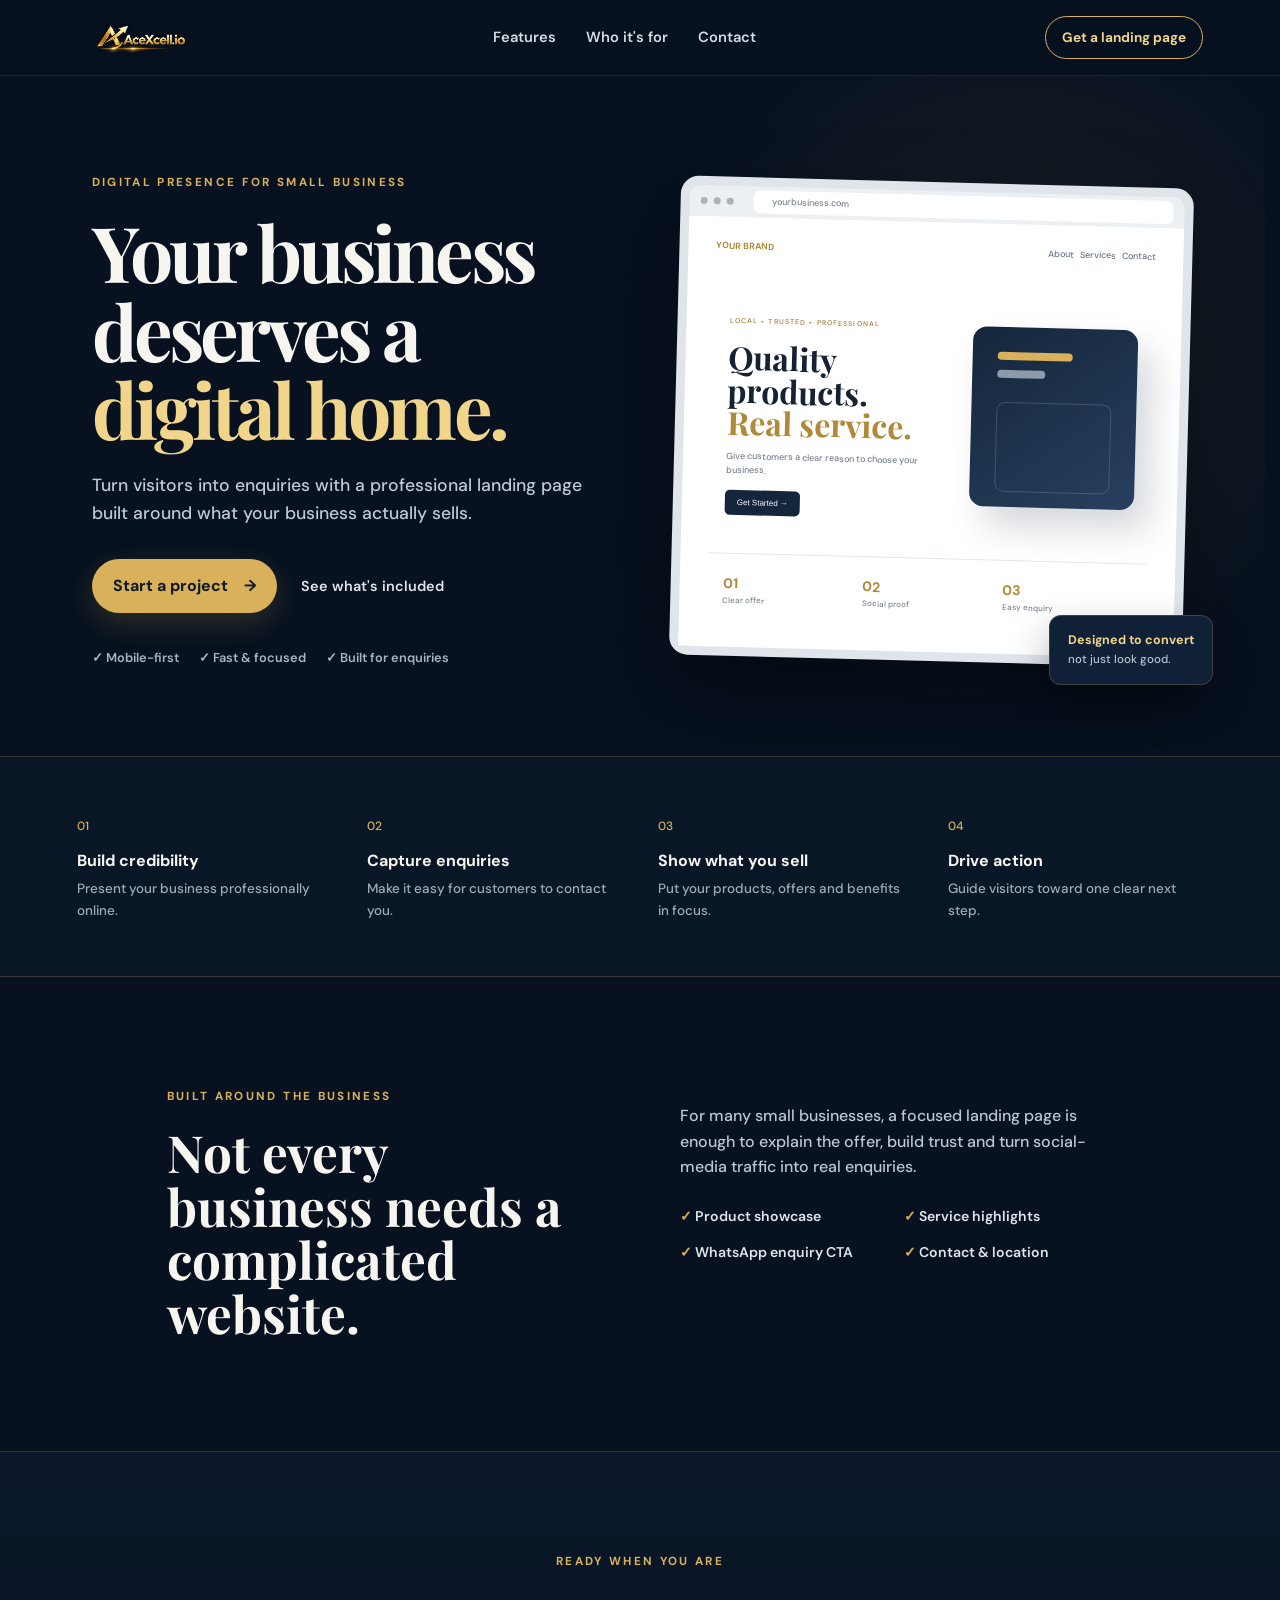
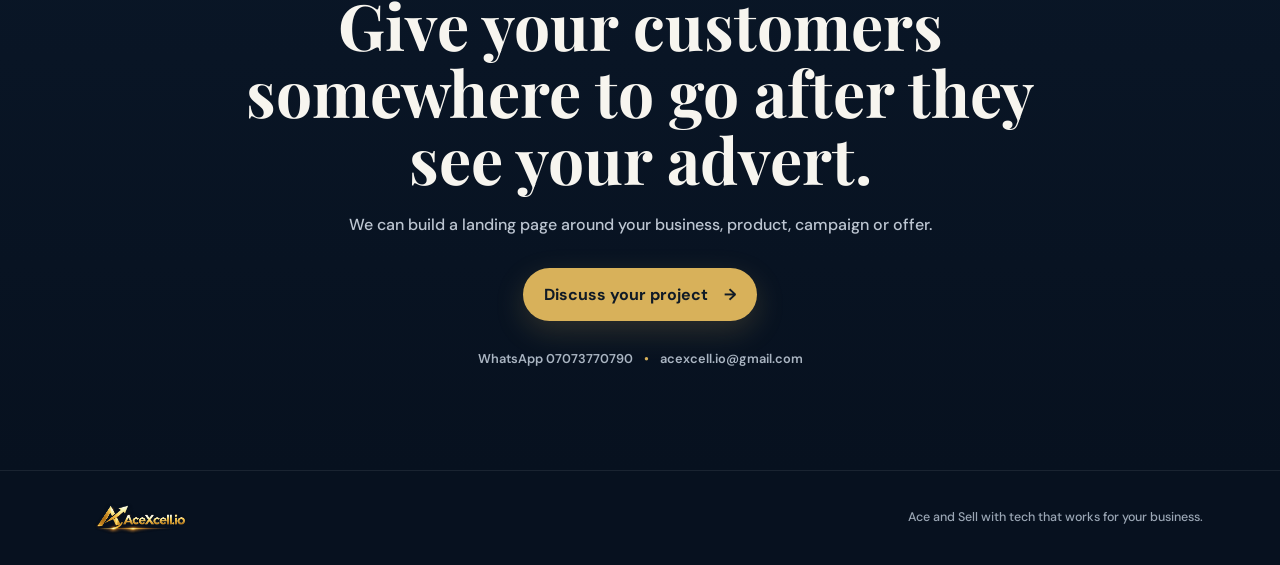
==== index.html @ daa8041c "Initial AceXcell landing page" ====
<!doctype html>
<html lang="en">
<head>
  <meta charset="utf-8">
  <meta name="viewport" content="width=device-width, initial-scale=1">
  <meta name="description" content="A premium landing page prototype for small businesses by AceXcell.io.">
  <title>Grow Your Business Online | AceXcell.io</title>
  <link rel="preconnect" href="https://fonts.googleapis.com">
  <link rel="preconnect" href="https://fonts.gstatic.com" crossorigin>
  <link href="https://fonts.googleapis.com/css2?family=DM+Sans:wght@400;500;600;700&family=Playfair+Display:wght@600;700&display=swap" rel="stylesheet">
  <link rel="stylesheet" href="style.css">
</head>
<body>
  <header class="nav">
    <a class="brand" href="#top" aria-label="AceXcell home"><img src="logo.png" alt="AceXcell.io logo"></a>
    <nav>
      <a href="#features">Features</a>
      <a href="#who">Who it's for</a>
      <a href="#contact">Contact</a>
    </nav>
    <a class="nav-cta" href="https://wa.me/2347073770790?text=Hello%20AceXcell.io%2C%20I'd%20like%20a%20landing%20page%20for%20my%20business.">Get a landing page</a>
  </header>

  <main id="top">
    <section class="hero">
      <div class="hero-copy">
        <div class="eyebrow">DIGITAL PRESENCE FOR SMALL BUSINESS</div>
        <h1>Your business deserves a <em>digital home.</em></h1>
        <p class="lead">Turn visitors into enquiries with a professional landing page built around what your business actually sells.</p>
        <div class="actions">
          <a class="btn btn-gold" href="https://wa.me/2347073770790?text=Hello%20AceXcell.io%2C%20I%20want%20to%20discuss%20a%20landing%20page.">Start a project <span>→</span></a>
          <a class="text-link" href="#features">See what's included</a>
        </div>
        <div class="trust-row"><span>✓ Mobile-first</span><span>✓ Fast & focused</span><span>✓ Built for enquiries</span></div>
      </div>
      <div class="hero-visual">
        <div class="browser">
          <div class="browser-top"><span></span><span></span><span></span><div class="address">yourbusiness.com</div></div>
          <div class="mock-page">
            <div class="mock-nav"><strong>YOUR BRAND</strong><span>About&nbsp;&nbsp; Services&nbsp;&nbsp; Contact</span></div>
            <div class="mock-hero">
              <div><small>LOCAL • TRUSTED • PROFESSIONAL</small><h2>Quality products.<br><i>Real service.</i></h2><p>Give customers a clear reason to choose your business.</p><button>Get Started →</button></div>
              <div class="mock-card"><div class="card-line"></div><div class="card-line short"></div><div class="card-box"></div></div>
            </div>
            <div class="mock-stats"><div><b>01</b><span>Clear offer</span></div><div><b>02</b><span>Social proof</span></div><div><b>03</b><span>Easy enquiry</span></div></div>
          </div>
        </div>
        <div class="float-badge"><strong>Designed to convert</strong><span>not just look good.</span></div>
      </div>
    </section>

    <section class="strip" id="features">
      <div><span>01</span><h3>Build credibility</h3><p>Present your business professionally online.</p></div>
      <div><span>02</span><h3>Capture enquiries</h3><p>Make it easy for customers to contact you.</p></div>
      <div><span>03</span><h3>Show what you sell</h3><p>Put your products, offers and benefits in focus.</p></div>
      <div><span>04</span><h3>Drive action</h3><p>Guide visitors toward one clear next step.</p></div>
    </section>

    <section class="split" id="who">
      <div>
        <div class="eyebrow">BUILT AROUND THE BUSINESS</div>
        <h2>Not every business needs a complicated website.</h2>
      </div>
      <div>
        <p>For many small businesses, a focused landing page is enough to explain the offer, build trust and turn social-media traffic into real enquiries.</p>
        <div class="checklist"><span>✓ Product showcase</span><span>✓ Service highlights</span><span>✓ WhatsApp enquiry CTA</span><span>✓ Contact & location</span></div>
      </div>
    </section>

    <section class="demo" id="contact">
      <div class="demo-inner">
        <div class="eyebrow">READY WHEN YOU ARE</div>
        <h2>Give your customers somewhere to go after they see your advert.</h2>
        <p>We can build a landing page around your business, product, campaign or offer.</p>
        <a class="btn btn-gold" href="https://wa.me/2347073770790?text=Hello%20AceXcell.io%2C%20I'd%20like%20a%20landing%20page%20for%20my%20business.">Discuss your project <span>→</span></a>
        <div class="contact-line">WhatsApp 07073770790 <i>•</i> acexcell.io@gmail.com</div>
      </div>
    </section>
  </main>

  <footer><div class="brand"><img src="logo.png" alt="AceXcell.io logo"></div><p>Ace and Sell with tech that works for your business.</p></footer>
  <script src="script.js"></script>
</body>
</html>
---- style.css ----
:root{--navy:#07111f;--navy2:#0b192b;--gold:#d8b15a;--gold2:#f0d58a;--white:#f7f5ef;--muted:#aeb8c6;--line:rgba(216,177,90,.22)}
*{box-sizing:border-box}html{scroll-behavior:smooth}body{margin:0;background:var(--navy);color:var(--white);font-family:'DM Sans',sans-serif;line-height:1.6;font-weight:500}a{color:inherit;text-decoration:none}.nav{height:76px;display:flex;align-items:center;justify-content:space-between;padding:0 6vw;border-bottom:1px solid rgba(255,255,255,.08);position:sticky;top:0;z-index:10;background:rgba(7,17,31,.9);backdrop-filter:blur(16px)}.brand{display:inline-flex;align-items:center;line-height:0}.brand img{display:block;width:126px;height:auto;max-height:34px;object-fit:contain}nav{display:flex;gap:30px;color:#d4dbe5;font-size:.92rem;font-weight:600}nav a:hover{color:var(--gold2)}.nav-cta{border:1px solid var(--gold);padding:10px 16px;border-radius:999px;font-size:.85rem;color:var(--gold2);font-weight:700}.hero{max-width:1250px;margin:auto;padding:90px 6vw 80px;display:grid;grid-template-columns:1fr 1fr;gap:70px;align-items:center;min-height:680px;background:radial-gradient(circle at 80% 40%,rgba(216,177,90,.09),transparent 34%)}.eyebrow{font-size:.73rem;letter-spacing:.2em;color:var(--gold);font-weight:700;margin-bottom:20px}.hero h1{font-family:'Playfair Display',serif;font-size:clamp(3rem,6vw,5.6rem);line-height:1.02;letter-spacing:-.05em;margin:0 0 24px}.hero h1 em{color:var(--gold2);font-style:normal}.lead{color:#c0c8d3;font-size:1.1rem;max-width:580px;font-weight:500}.actions{display:flex;align-items:center;gap:24px;margin-top:32px}.btn{display:inline-flex;align-items:center;gap:16px;padding:14px 21px;border-radius:999px;font-weight:700}.btn-gold{background:var(--gold);color:#101a26;box-shadow:0 10px 30px rgba(216,177,90,.18)}.btn-gold:hover{background:var(--gold2);transform:translateY(-1px)}.text-link{color:#e0e5eb;font-size:.9rem;font-weight:600}.trust-row{display:flex;gap:20px;margin-top:35px;color:#a9b4c2;font-size:.8rem;font-weight:600}.hero-visual{position:relative}.browser{background:#dfe5eb;border-radius:18px;padding:9px;box-shadow:0 35px 80px rgba(0,0,0,.42);transform:rotate(1.5deg)}.browser-top{height:31px;background:#edf0f3;border-radius:12px 12px 0 0;display:flex;align-items:center;gap:6px;padding:0 11px}.browser-top>span{width:7px;height:7px;border-radius:50%;background:#aab2bc}.address{margin-left:14px;background:white;border-radius:7px;color:#77818e;font-size:9px;padding:4px 18px;flex:1}.mock-page{background:#fff;color:#152233;min-height:420px;padding:22px 28px}.mock-nav{display:flex;justify-content:space-between;font-size:9px;color:#697585}.mock-nav strong{color:#b08a39}.mock-hero{display:grid;grid-template-columns:1.15fr .85fr;gap:20px;align-items:center;padding:52px 15px 38px}.mock-hero small{font-size:7px;letter-spacing:.16em;color:#a37b2f}.mock-hero h2{font-family:'Playfair Display',serif;font-size:32px;line-height:1.02;margin:10px 0}.mock-hero h2 i{color:#b08a39;font-style:normal}.mock-hero p{font-size:9px;color:#77818d;max-width:230px}.mock-hero button{border:0;background:#14263b;color:#fff;border-radius:5px;padding:8px 12px;font-size:8px}.mock-card{height:180px;background:linear-gradient(145deg,#14263b,#27405e);border-radius:14px;padding:25px;box-shadow:15px 20px 35px rgba(20,38,59,.18)}.card-line{height:8px;width:65%;background:#d8b15a;border-radius:5px;margin-bottom:10px}.card-line.short{width:42%;background:#8d9aaa}.card-box{height:90px;margin-top:24px;border:1px solid rgba(255,255,255,.16);border-radius:9px}.mock-stats{display:grid;grid-template-columns:repeat(3,1fr);gap:10px;border-top:1px solid #e3e7eb;padding:18px 15px}.mock-stats div{display:flex;flex-direction:column}.mock-stats b{color:#b08a39;font-size:14px}.mock-stats span{font-size:8px;color:#7a8490}.float-badge{position:absolute;right:-25px;bottom:-25px;background:#102137;border:1px solid var(--line);padding:15px 18px;border-radius:12px;box-shadow:0 18px 40px rgba(0,0,0,.3);display:flex;flex-direction:column}.float-badge strong{color:var(--gold2);font-size:.78rem}.float-badge span{font-size:.72rem;color:#b8c1cd}.strip{border-top:1px solid var(--line);border-bottom:1px solid var(--line);display:grid;grid-template-columns:repeat(4,1fr);padding:55px 6vw;gap:35px;background:#091626}.strip span{color:var(--gold);font-size:.75rem}.strip h3{margin:10px 0 5px;font-size:1rem}.strip p{color:#9eabb9;font-size:.84rem;margin:0;font-weight:500}.split{max-width:1100px;margin:auto;padding:110px 6vw;display:grid;grid-template-columns:1fr 1fr;gap:80px}.split h2,.demo h2{font-family:'Playfair Display',serif;font-size:clamp(2.2rem,4vw,3.6rem);line-height:1.05;margin:0}.split p{color:#bdc6d2;font-size:1rem;font-weight:500}.checklist{display:grid;grid-template-columns:1fr 1fr;gap:14px;margin-top:25px;color:#e0e5eb;font-size:.88rem;font-weight:600}.checklist span::first-letter{color:var(--gold)}.demo{padding:100px 6vw;background:linear-gradient(180deg,#0a1728,#07111f);border-top:1px solid var(--line)}.demo-inner{max-width:850px;text-align:center;margin:auto}.demo h2{font-size:clamp(2.4rem,5vw,4.2rem)}.demo p{color:#bdc6d2;max-width:620px;margin:20px auto 30px;font-weight:500}.contact-line{margin-top:28px;color:#aab5c2;font-size:.8rem;font-weight:600}.contact-line i{color:var(--gold);font-style:normal;margin:0 8px}footer{border-top:1px solid rgba(255,255,255,.08);padding:30px 6vw;display:flex;justify-content:space-between;align-items:center;color:#9aa6b4;font-size:.78rem;font-weight:500}footer p{margin:0}@media(max-width:850px){.nav{padding:0 5vw}.nav nav{display:none}.nav-cta{padding:8px 12px}.hero{grid-template-columns:1fr;padding-top:65px;gap:50px}.hero h1{font-size:3.25rem}.hero-visual{max-width:620px;margin:auto}.strip{grid-template-columns:1fr 1fr}.split{grid-template-columns:1fr;gap:25px;padding:75px 6vw}}@media(max-width:520px){.hero{padding-left:5vw;padding-right:5vw}.trust-row{flex-direction:column;gap:6px}.actions{flex-wrap:wrap}.browser{transform:none}.mock-page{padding:18px 15px}.mock-hero{padding:35px 5px}.mock-hero h2{font-size:24px}.mock-card{height:150px}.float-badge{right:8px}.strip{grid-template-columns:1fr;padding:45px 6vw}.checklist{grid-template-columns:1fr}footer{display:block}footer p{margin-top:0}}
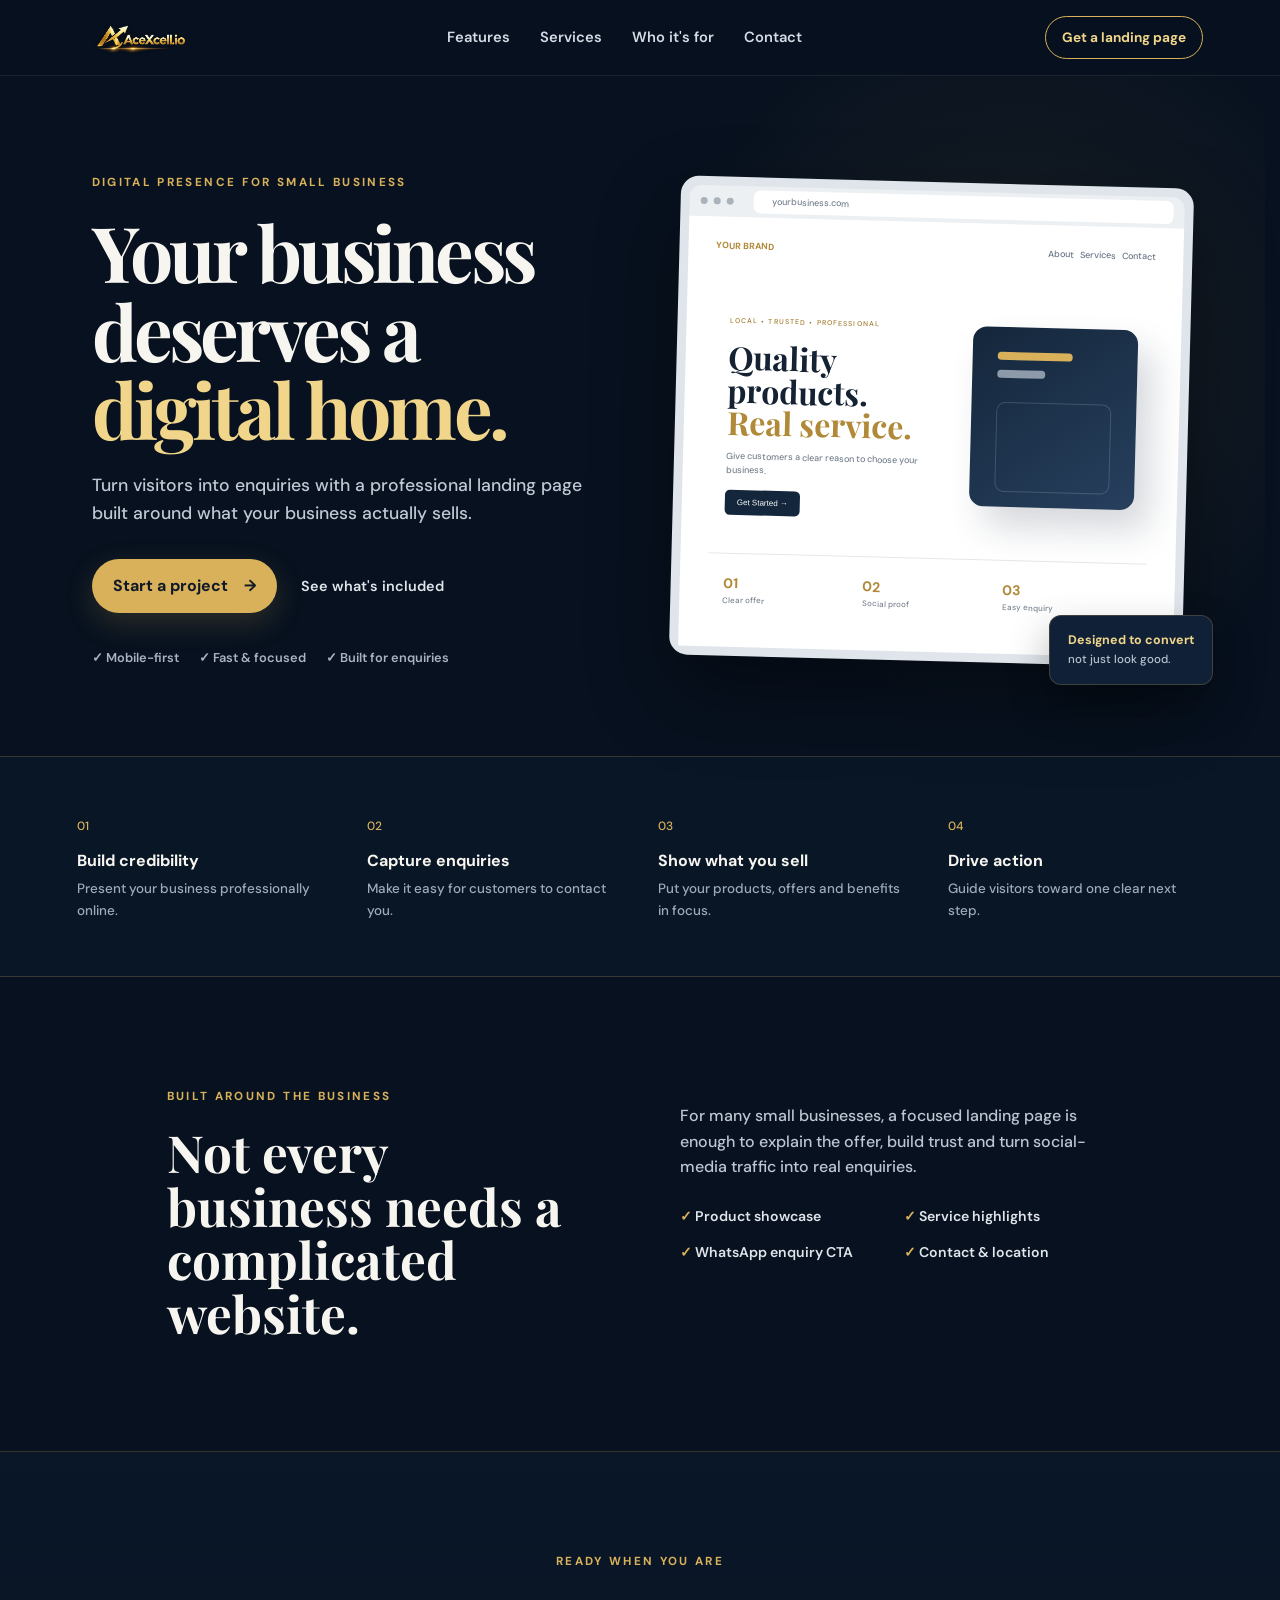
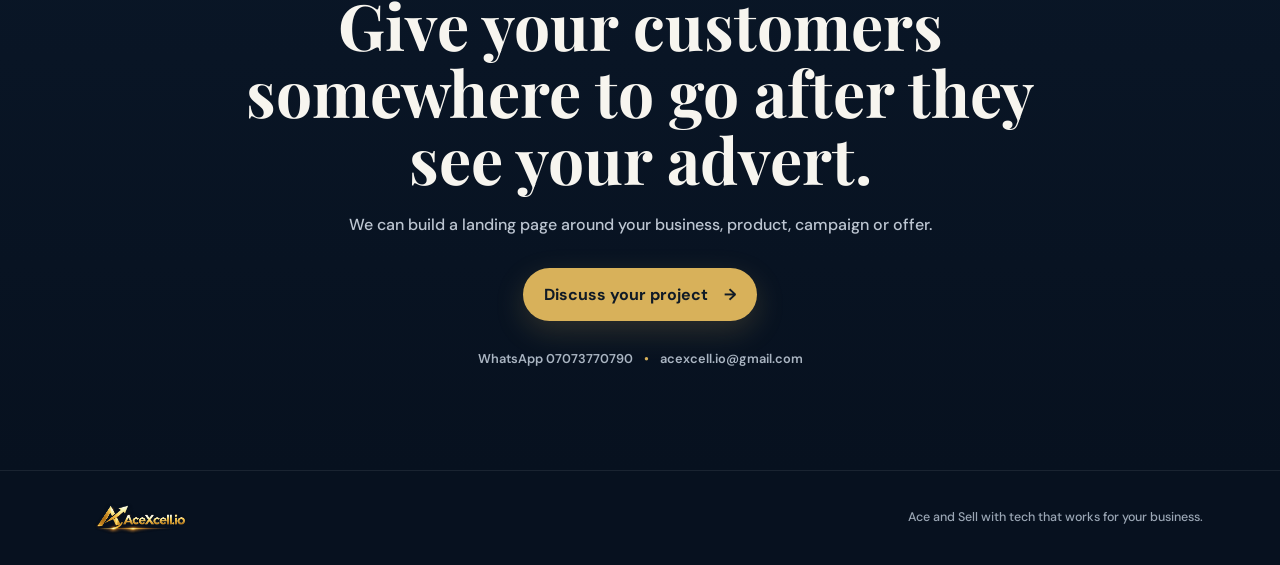
==== commit d556d02b: "Add AceXcell services page" ====
--- a/index.html
+++ b/index.html
@@ -15,6 +15,7 @@
     <a class="brand" href="#top" aria-label="AceXcell home"><img src="logo.png" alt="AceXcell.io logo"></a>
     <nav>
       <a href="#features">Features</a>
+      <a href="services.html">Services</a>
       <a href="#who">Who it's for</a>
       <a href="#contact">Contact</a>
     </nav>
--- a/style.css
+++ b/style.css
@@ -1,2 +1,26 @@
 :root{--navy:#07111f;--navy2:#0b192b;--gold:#d8b15a;--gold2:#f0d58a;--white:#f7f5ef;--muted:#aeb8c6;--line:rgba(216,177,90,.22)}
 *{box-sizing:border-box}html{scroll-behavior:smooth}body{margin:0;background:var(--navy);color:var(--white);font-family:'DM Sans',sans-serif;line-height:1.6;font-weight:500}a{color:inherit;text-decoration:none}.nav{height:76px;display:flex;align-items:center;justify-content:space-between;padding:0 6vw;border-bottom:1px solid rgba(255,255,255,.08);position:sticky;top:0;z-index:10;background:rgba(7,17,31,.9);backdrop-filter:blur(16px)}.brand{display:inline-flex;align-items:center;line-height:0}.brand img{display:block;width:126px;height:auto;max-height:34px;object-fit:contain}nav{display:flex;gap:30px;color:#d4dbe5;font-size:.92rem;font-weight:600}nav a:hover{color:var(--gold2)}.nav-cta{border:1px solid var(--gold);padding:10px 16px;border-radius:999px;font-size:.85rem;color:var(--gold2);font-weight:700}.hero{max-width:1250px;margin:auto;padding:90px 6vw 80px;display:grid;grid-template-columns:1fr 1fr;gap:70px;align-items:center;min-height:680px;background:radial-gradient(circle at 80% 40%,rgba(216,177,90,.09),transparent 34%)}.eyebrow{font-size:.73rem;letter-spacing:.2em;color:var(--gold);font-weight:700;margin-bottom:20px}.hero h1{font-family:'Playfair Display',serif;font-size:clamp(3rem,6vw,5.6rem);line-height:1.02;letter-spacing:-.05em;margin:0 0 24px}.hero h1 em{color:var(--gold2);font-style:normal}.lead{color:#c0c8d3;font-size:1.1rem;max-width:580px;font-weight:500}.actions{display:flex;align-items:center;gap:24px;margin-top:32px}.btn{display:inline-flex;align-items:center;gap:16px;padding:14px 21px;border-radius:999px;font-weight:700}.btn-gold{background:var(--gold);color:#101a26;box-shadow:0 10px 30px rgba(216,177,90,.18)}.btn-gold:hover{background:var(--gold2);transform:translateY(-1px)}.text-link{color:#e0e5eb;font-size:.9rem;font-weight:600}.trust-row{display:flex;gap:20px;margin-top:35px;color:#a9b4c2;font-size:.8rem;font-weight:600}.hero-visual{position:relative}.browser{background:#dfe5eb;border-radius:18px;padding:9px;box-shadow:0 35px 80px rgba(0,0,0,.42);transform:rotate(1.5deg)}.browser-top{height:31px;background:#edf0f3;border-radius:12px 12px 0 0;display:flex;align-items:center;gap:6px;padding:0 11px}.browser-top>span{width:7px;height:7px;border-radius:50%;background:#aab2bc}.address{margin-left:14px;background:white;border-radius:7px;color:#77818e;font-size:9px;padding:4px 18px;flex:1}.mock-page{background:#fff;color:#152233;min-height:420px;padding:22px 28px}.mock-nav{display:flex;justify-content:space-between;font-size:9px;color:#697585}.mock-nav strong{color:#b08a39}.mock-hero{display:grid;grid-template-columns:1.15fr .85fr;gap:20px;align-items:center;padding:52px 15px 38px}.mock-hero small{font-size:7px;letter-spacing:.16em;color:#a37b2f}.mock-hero h2{font-family:'Playfair Display',serif;font-size:32px;line-height:1.02;margin:10px 0}.mock-hero h2 i{color:#b08a39;font-style:normal}.mock-hero p{font-size:9px;color:#77818d;max-width:230px}.mock-hero button{border:0;background:#14263b;color:#fff;border-radius:5px;padding:8px 12px;font-size:8px}.mock-card{height:180px;background:linear-gradient(145deg,#14263b,#27405e);border-radius:14px;padding:25px;box-shadow:15px 20px 35px rgba(20,38,59,.18)}.card-line{height:8px;width:65%;background:#d8b15a;border-radius:5px;margin-bottom:10px}.card-line.short{width:42%;background:#8d9aaa}.card-box{height:90px;margin-top:24px;border:1px solid rgba(255,255,255,.16);border-radius:9px}.mock-stats{display:grid;grid-template-columns:repeat(3,1fr);gap:10px;border-top:1px solid #e3e7eb;padding:18px 15px}.mock-stats div{display:flex;flex-direction:column}.mock-stats b{color:#b08a39;font-size:14px}.mock-stats span{font-size:8px;color:#7a8490}.float-badge{position:absolute;right:-25px;bottom:-25px;background:#102137;border:1px solid var(--line);padding:15px 18px;border-radius:12px;box-shadow:0 18px 40px rgba(0,0,0,.3);display:flex;flex-direction:column}.float-badge strong{color:var(--gold2);font-size:.78rem}.float-badge span{font-size:.72rem;color:#b8c1cd}.strip{border-top:1px solid var(--line);border-bottom:1px solid var(--line);display:grid;grid-template-columns:repeat(4,1fr);padding:55px 6vw;gap:35px;background:#091626}.strip span{color:var(--gold);font-size:.75rem}.strip h3{margin:10px 0 5px;font-size:1rem}.strip p{color:#9eabb9;font-size:.84rem;margin:0;font-weight:500}.split{max-width:1100px;margin:auto;padding:110px 6vw;display:grid;grid-template-columns:1fr 1fr;gap:80px}.split h2,.demo h2{font-family:'Playfair Display',serif;font-size:clamp(2.2rem,4vw,3.6rem);line-height:1.05;margin:0}.split p{color:#bdc6d2;font-size:1rem;font-weight:500}.checklist{display:grid;grid-template-columns:1fr 1fr;gap:14px;margin-top:25px;color:#e0e5eb;font-size:.88rem;font-weight:600}.checklist span::first-letter{color:var(--gold)}.demo{padding:100px 6vw;background:linear-gradient(180deg,#0a1728,#07111f);border-top:1px solid var(--line)}.demo-inner{max-width:850px;text-align:center;margin:auto}.demo h2{font-size:clamp(2.4rem,5vw,4.2rem)}.demo p{color:#bdc6d2;max-width:620px;margin:20px auto 30px;font-weight:500}.contact-line{margin-top:28px;color:#aab5c2;font-size:.8rem;font-weight:600}.contact-line i{color:var(--gold);font-style:normal;margin:0 8px}footer{border-top:1px solid rgba(255,255,255,.08);padding:30px 6vw;display:flex;justify-content:space-between;align-items:center;color:#9aa6b4;font-size:.78rem;font-weight:500}footer p{margin:0}@media(max-width:850px){.nav{padding:0 5vw}.nav nav{display:none}.nav-cta{padding:8px 12px}.hero{grid-template-columns:1fr;padding-top:65px;gap:50px}.hero h1{font-size:3.25rem}.hero-visual{max-width:620px;margin:auto}.strip{grid-template-columns:1fr 1fr}.split{grid-template-columns:1fr;gap:25px;padding:75px 6vw}}@media(max-width:520px){.hero{padding-left:5vw;padding-right:5vw}.trust-row{flex-direction:column;gap:6px}.actions{flex-wrap:wrap}.browser{transform:none}.mock-page{padding:18px 15px}.mock-hero{padding:35px 5px}.mock-hero h2{font-size:24px}.mock-card{height:150px}.float-badge{right:8px}.strip{grid-template-columns:1fr;padding:45px 6vw}.checklist{grid-template-columns:1fr}footer{display:block}footer p{margin-top:0}}
+
+/* AceXcell.io Services page */
+.services-hero{max-width:1050px;margin:auto;padding:95px 6vw 75px;text-align:center;background:radial-gradient(circle at 50% 20%,rgba(216,177,90,.08),transparent 38%)}
+.services-hero h1{font-family:'Playfair Display',serif;font-size:clamp(2.8rem,6vw,5rem);line-height:1.04;letter-spacing:-.04em;margin:0 auto 24px;max-width:900px}
+.services-hero h1 em{color:var(--gold2);font-style:normal}
+.services-hero p{max-width:720px;margin:0 auto;color:#bdc6d2;font-size:1.05rem}
+.services-hero .actions{justify-content:center}
+.services-grid{max-width:1200px;margin:auto;padding:30px 6vw 100px;display:grid;grid-template-columns:repeat(2,minmax(0,1fr));gap:22px}
+.service-card{background:linear-gradient(145deg,rgba(11,25,43,.96),rgba(7,17,31,.96));border:1px solid var(--line);border-radius:18px;padding:34px 32px;box-shadow:0 20px 50px rgba(0,0,0,.18);transition:.2s ease}
+.service-card:hover{border-color:rgba(240,213,138,.5);transform:translateY(-2px)}
+.service-number{color:var(--gold);font-size:.75rem;letter-spacing:.18em;font-weight:700}
+.service-card h2{font-family:'Playfair Display',serif;font-size:1.75rem;line-height:1.12;margin:14px 0 12px}
+.service-card p{color:#b7c1cd;font-size:.92rem;margin:0 0 20px}
+.service-card ul{list-style:none;padding:0;margin:0;display:grid;grid-template-columns:1fr 1fr;gap:10px 18px}
+.service-card li{font-size:.82rem;color:#dce2e9}
+.service-card li::before{content:'✓';color:var(--gold);font-weight:700;margin-right:8px}
+.service-process{max-width:1100px;margin:auto;padding:100px 6vw;display:grid;grid-template-columns:1fr 1fr;gap:75px;border-top:1px solid var(--line)}
+.service-process h2{font-family:'Playfair Display',serif;font-size:clamp(2.2rem,4vw,3.4rem);line-height:1.05;margin:0}
+.service-process p{color:#bdc6d2;margin:0 0 25px}
+.service-cta{margin-top:0}
+.service-cta .contact-line{line-height:1.8}
+.contact-line a{color:var(--gold2)}
+@media(max-width:850px){.services-grid{grid-template-columns:1fr}.service-process{grid-template-columns:1fr;gap:25px;padding:75px 6vw}.services-hero{padding-top:70px}.service-card h2{font-size:1.55rem}}
+@media(max-width:520px){.service-card{padding:27px 22px}.service-card ul{grid-template-columns:1fr}.services-hero .actions{flex-wrap:wrap}}
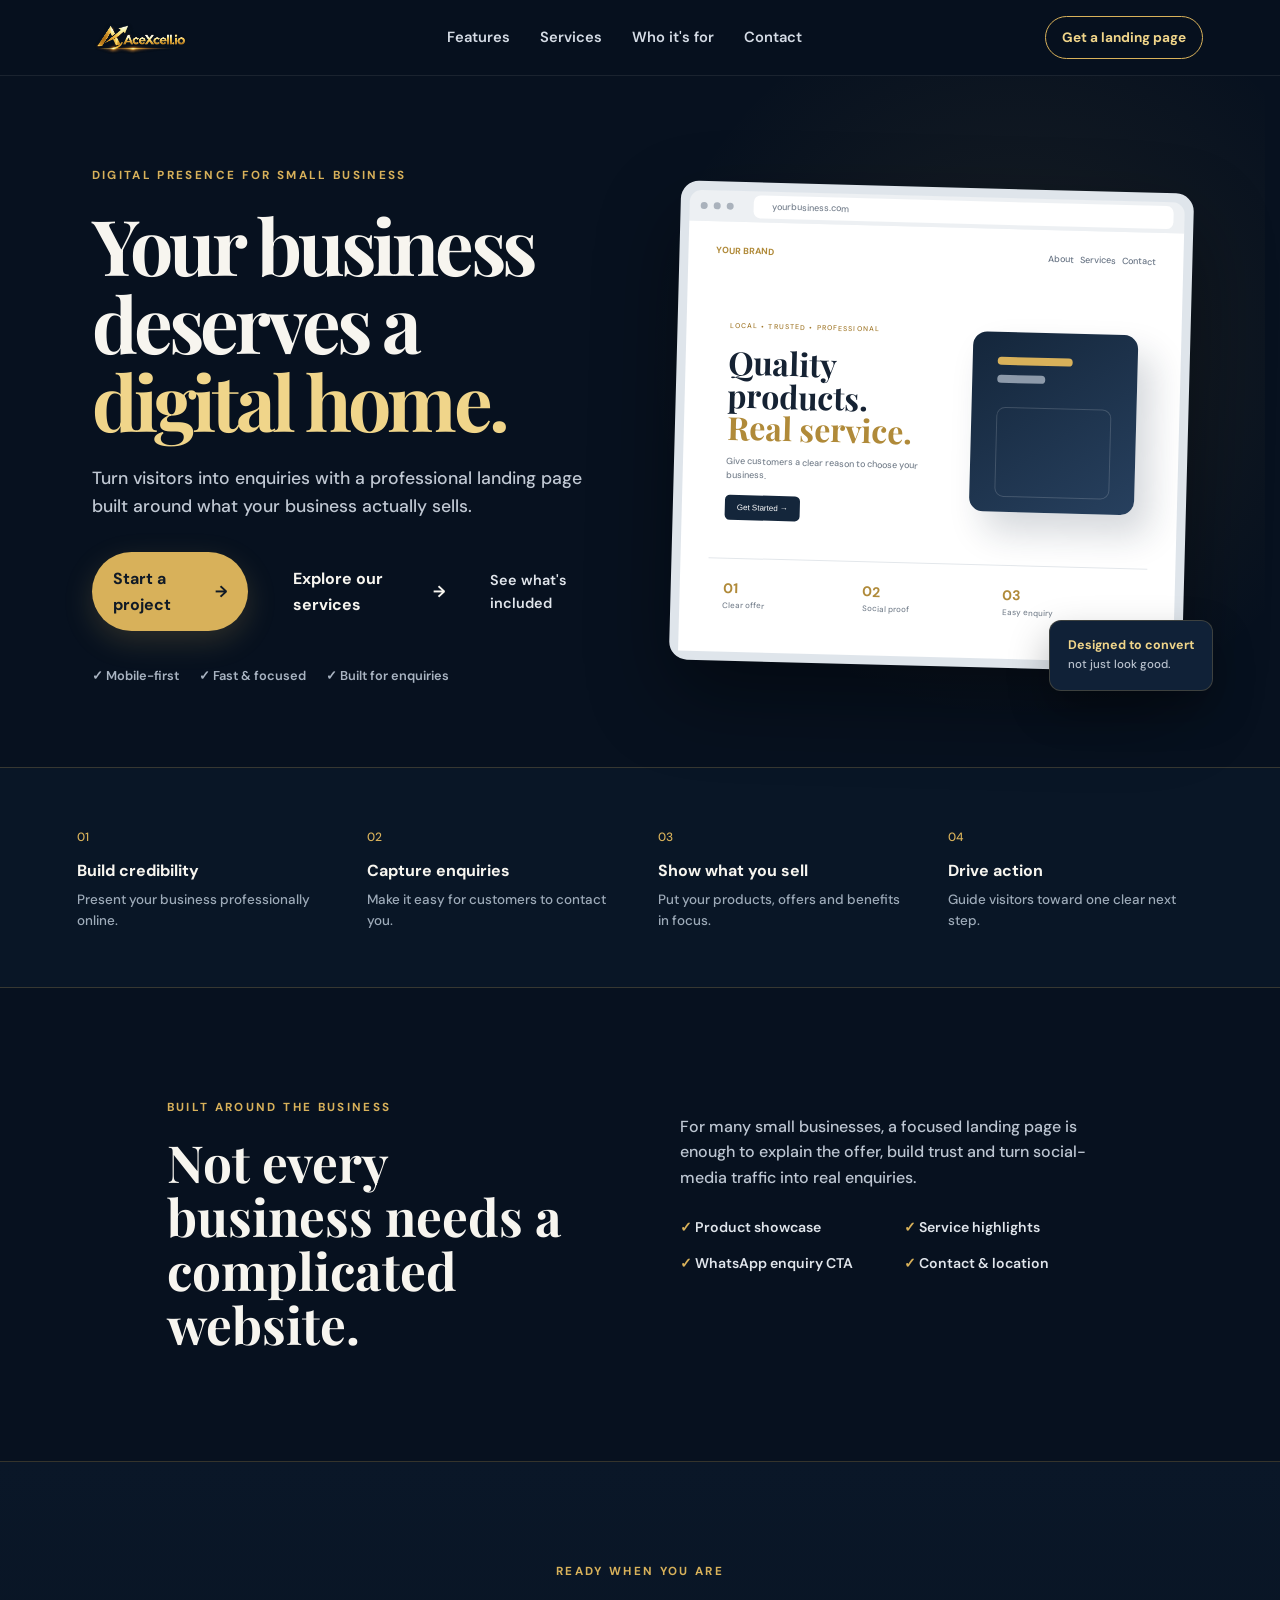
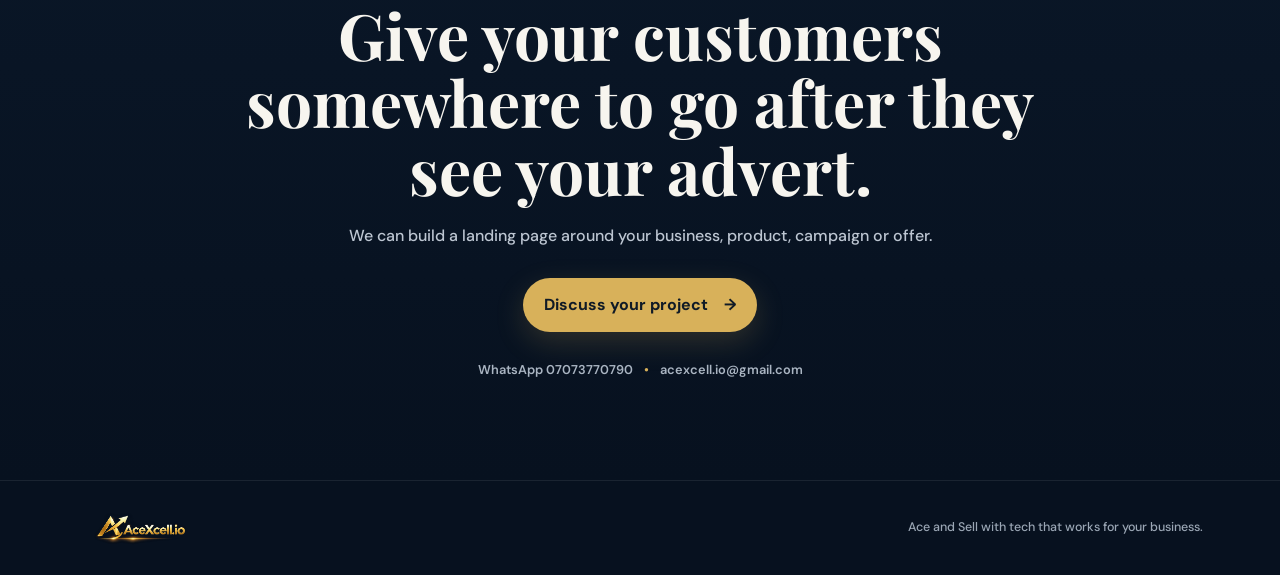
==== commit 32399ade: "Add services CTA to home page" ====
--- a/index.html
+++ b/index.html
@@ -30,6 +30,7 @@
         <p class="lead">Turn visitors into enquiries with a professional landing page built around what your business actually sells.</p>
         <div class="actions">
           <a class="btn btn-gold" href="https://wa.me/2347073770790?text=Hello%20AceXcell.io%2C%20I%20want%20to%20discuss%20a%20landing%20page.">Start a project <span>→</span></a>
+          <a class="btn services-home-btn" href="services.html">Explore our services <span>→</span></a>
           <a class="text-link" href="#features">See what's included</a>
         </div>
         <div class="trust-row"><span>✓ Mobile-first</span><span>✓ Fast & focused</span><span>✓ Built for enquiries</span></div>
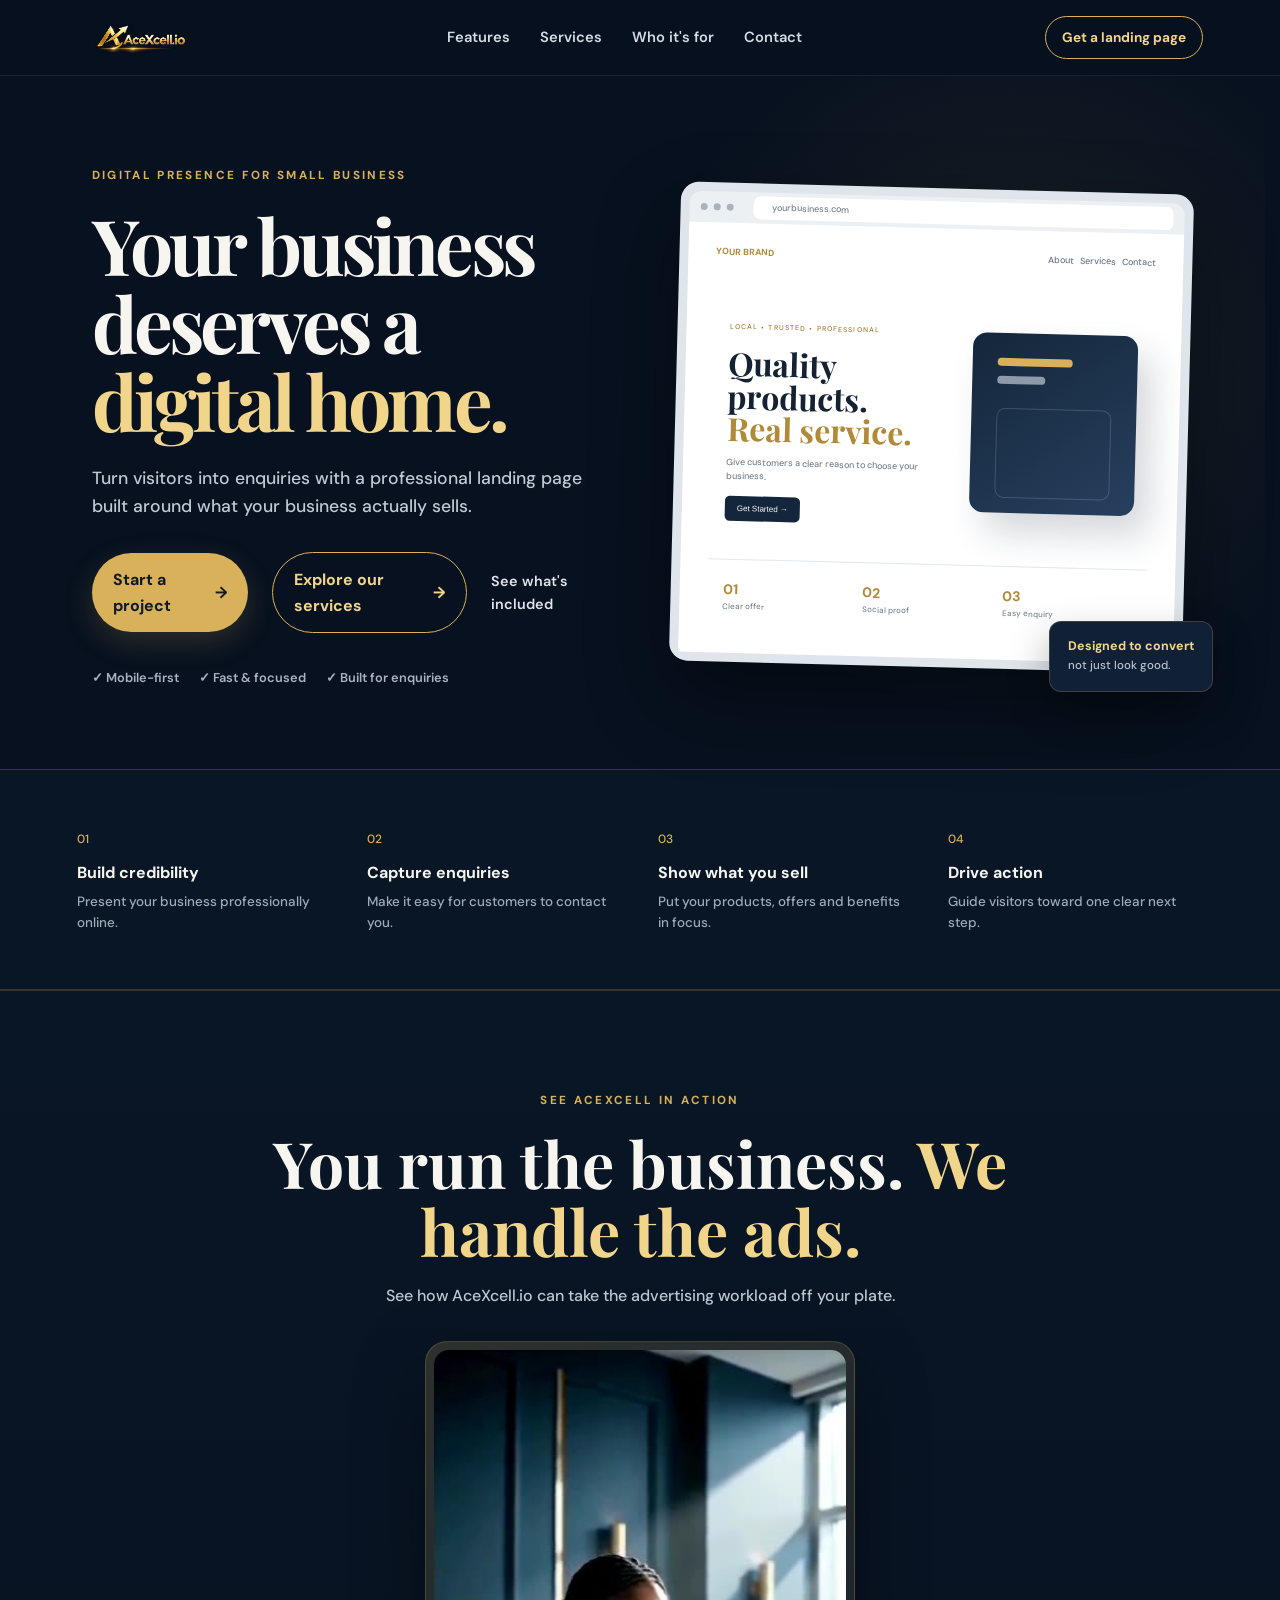
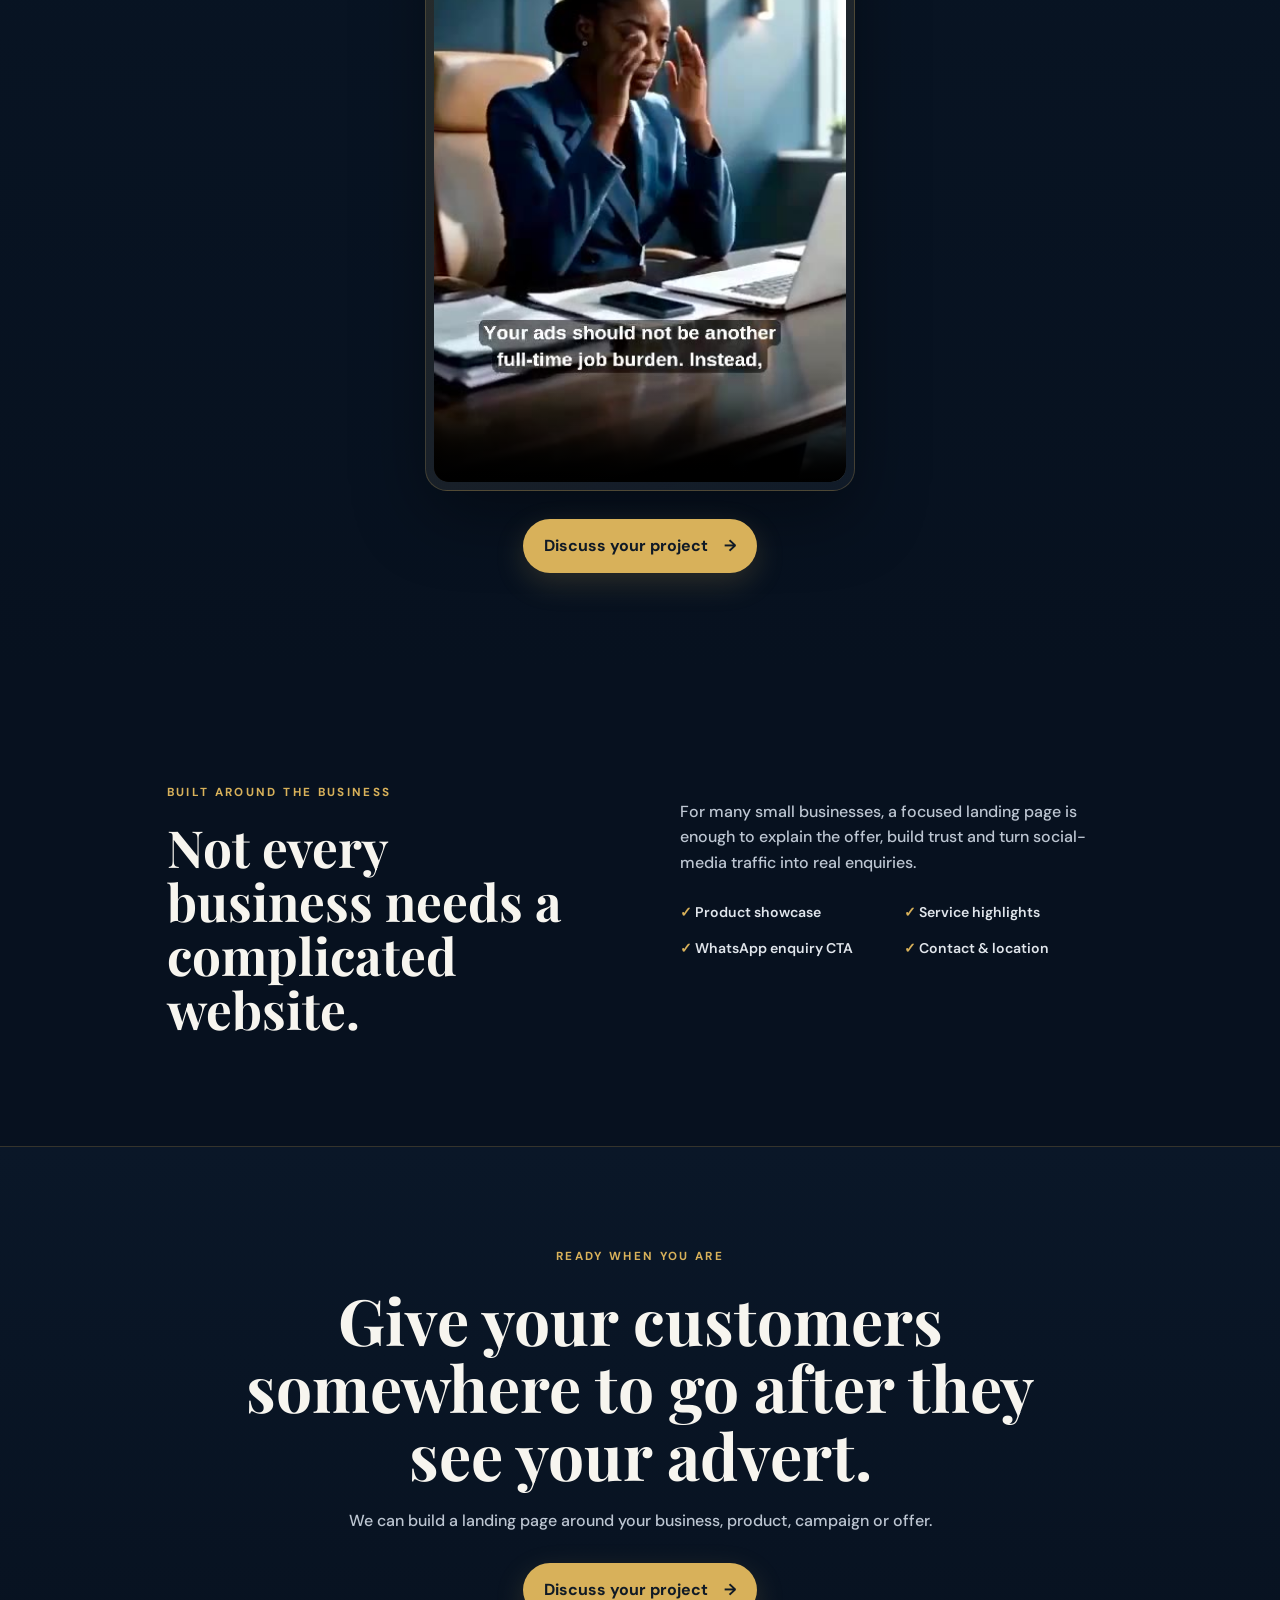
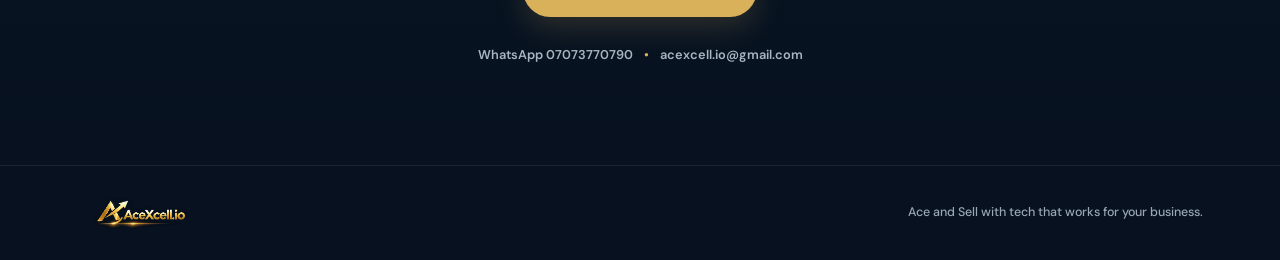
==== commit 88f31b86: "Add homepage promotional video" ====
--- a/index.html
+++ b/index.html
@@ -58,6 +58,23 @@
       <div><span>04</span><h3>Drive action</h3><p>Guide visitors toward one clear next step.</p></div>
     </section>
 
+    <section class="ad-demo" id="ad-demo">
+      <div class="ad-demo-inner">
+        <div class="eyebrow">SEE ACEXCELL IN ACTION</div>
+        <h2>You run the business. <em>We handle the ads.</em></h2>
+        <p>See how AceXcell.io can take the advertising workload off your plate.</p>
+        <div class="ad-video-frame">
+          <video class="ad-video" controls playsinline preload="none" poster="ad-poster.jpg">
+            <source src="ad-video.mp4" type="video/mp4">
+            Your browser does not support HTML5 video.
+          </video>
+        </div>
+        <div class="ad-demo-cta">
+          <a class="btn btn-gold" href="https://wa.me/2347073770790?text=Hello%20AceXcell.io%2C%20I'd%20like%20to%20discuss%20advertising%20for%20my%20business.">Discuss your project <span>→</span></a>
+        </div>
+      </div>
+    </section>
+
     <section class="split" id="who">
       <div>
         <div class="eyebrow">BUILT AROUND THE BUSINESS</div>
--- a/style.css
+++ b/style.css
@@ -24,3 +24,77 @@
 .contact-line a{color:var(--gold2)}
 @media(max-width:850px){.services-grid{grid-template-columns:1fr}.service-process{grid-template-columns:1fr;gap:25px;padding:75px 6vw}.services-hero{padding-top:70px}.service-card h2{font-size:1.55rem}}
 @media(max-width:520px){.service-card{padding:27px 22px}.service-card ul{grid-template-columns:1fr}.services-hero .actions{flex-wrap:wrap}}
+/* Home-page Services CTA */
+.services-home-btn{
+  border:1px solid var(--gold);
+  color:var(--gold2);
+  background:transparent;
+}
+.services-home-btn:hover{
+  background:rgba(216,177,90,.10);
+  transform:translateY(-1px);
+}
+/* Home-page Services CTA */
+.services-home-btn{
+  border:1px solid var(--gold);
+  color:var(--gold2);
+  background:transparent;
+}
+.services-home-btn:hover{
+  background:rgba(216,177,90,.10);
+  transform:translateY(-1px);
+}
+
+
+/* AceXcell homepage ad video */
+.ad-demo{
+  padding:100px 6vw;
+  border-top:1px solid var(--line);
+  background:linear-gradient(180deg,#091626,#07111f);
+}
+.ad-demo-inner{
+  max-width:900px;
+  margin:auto;
+  text-align:center;
+}
+.ad-demo h2{
+  font-family:'Playfair Display',serif;
+  font-size:clamp(2.3rem,5vw,4rem);
+  line-height:1.06;
+  margin:0 auto 18px;
+}
+.ad-demo h2 em{
+  color:var(--gold2);
+  font-style:normal;
+}
+.ad-demo p{
+  color:#bdc6d2;
+  max-width:620px;
+  margin:0 auto 30px;
+}
+.ad-video-frame{
+  width:min(100%,430px);
+  margin:32px auto 0;
+  padding:8px;
+  background:linear-gradient(145deg,rgba(216,177,90,.18),rgba(255,255,255,.04));
+  border:1px solid var(--line);
+  border-radius:22px;
+  box-shadow:0 25px 70px rgba(0,0,0,.35);
+}
+.ad-video{
+  display:block;
+  width:100%;
+  height:auto;
+  aspect-ratio:9/16;
+  object-fit:cover;
+  border-radius:15px;
+  background:#050b13;
+}
+.ad-demo-cta{
+  margin-top:28px;
+}
+@media(max-width:520px){
+  .ad-demo{padding:75px 5vw}
+  .ad-video-frame{padding:6px;border-radius:18px}
+  .ad-video{border-radius:12px}
+}
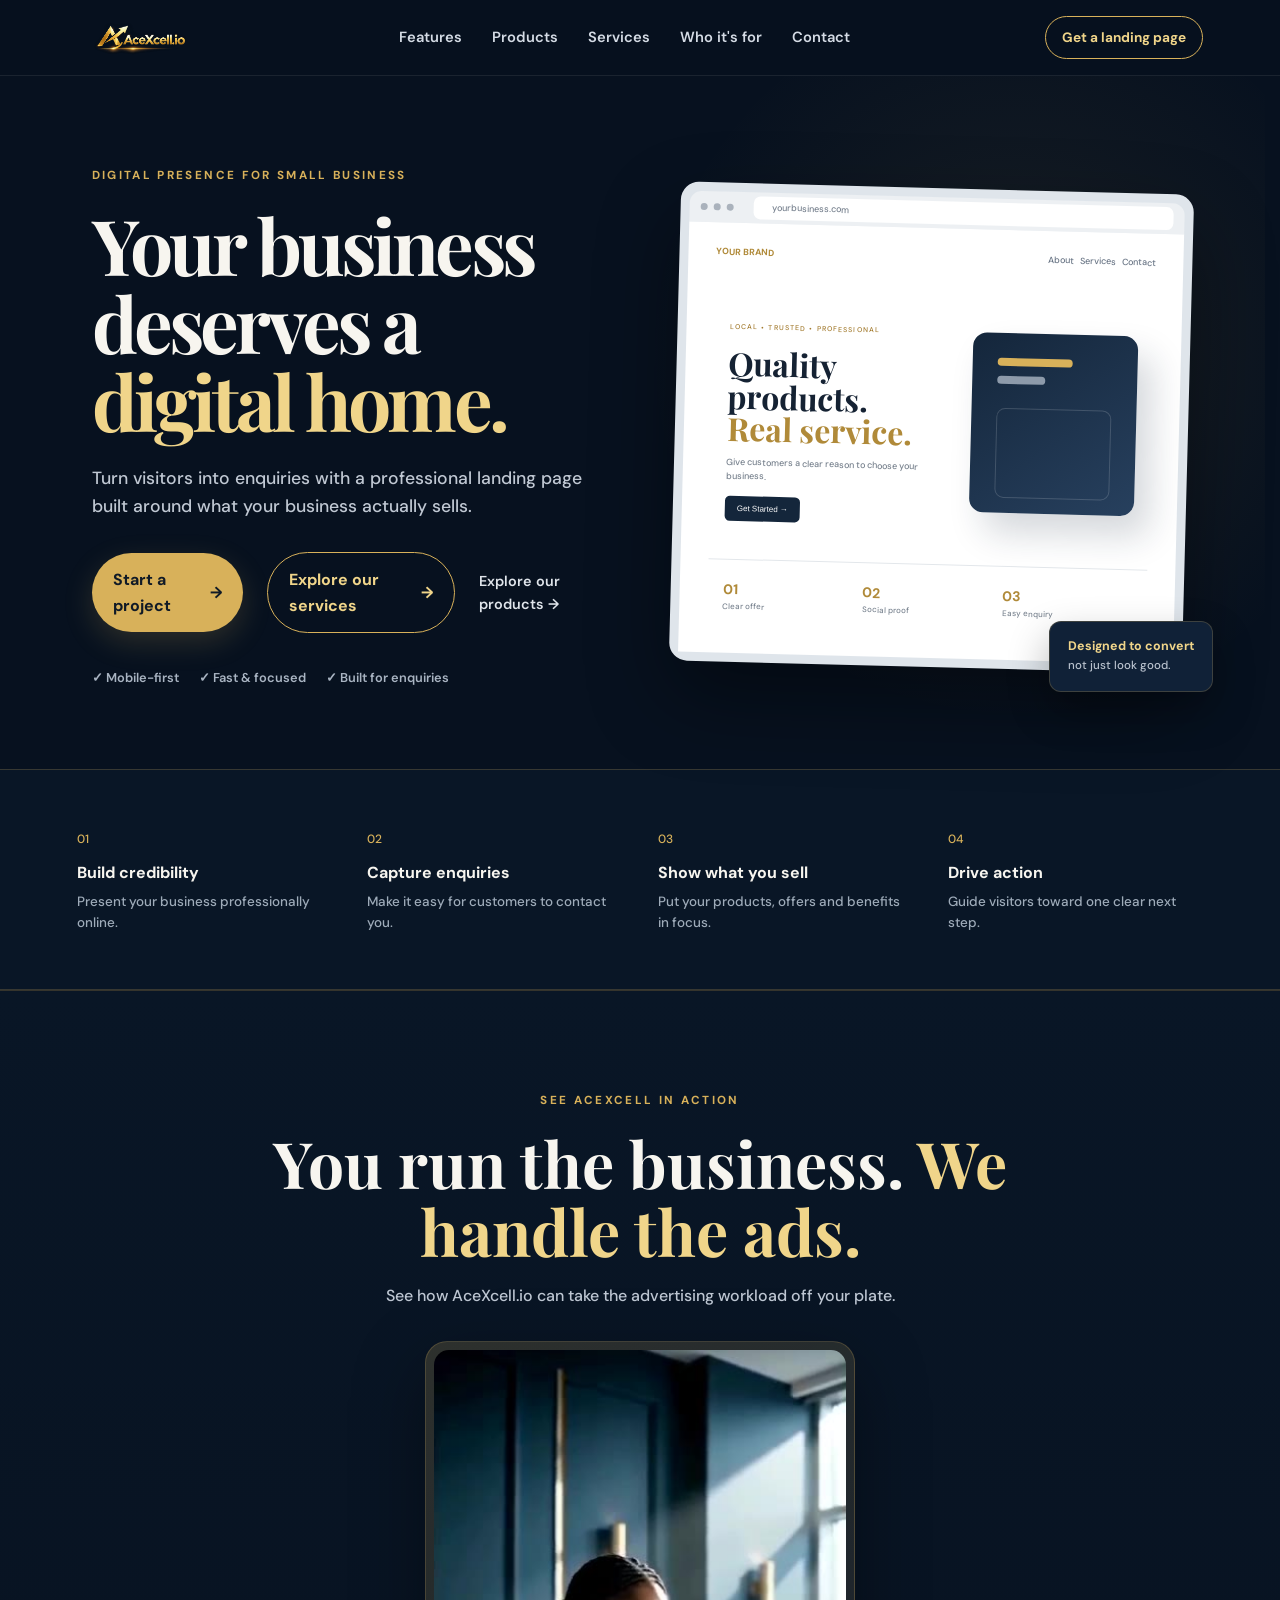
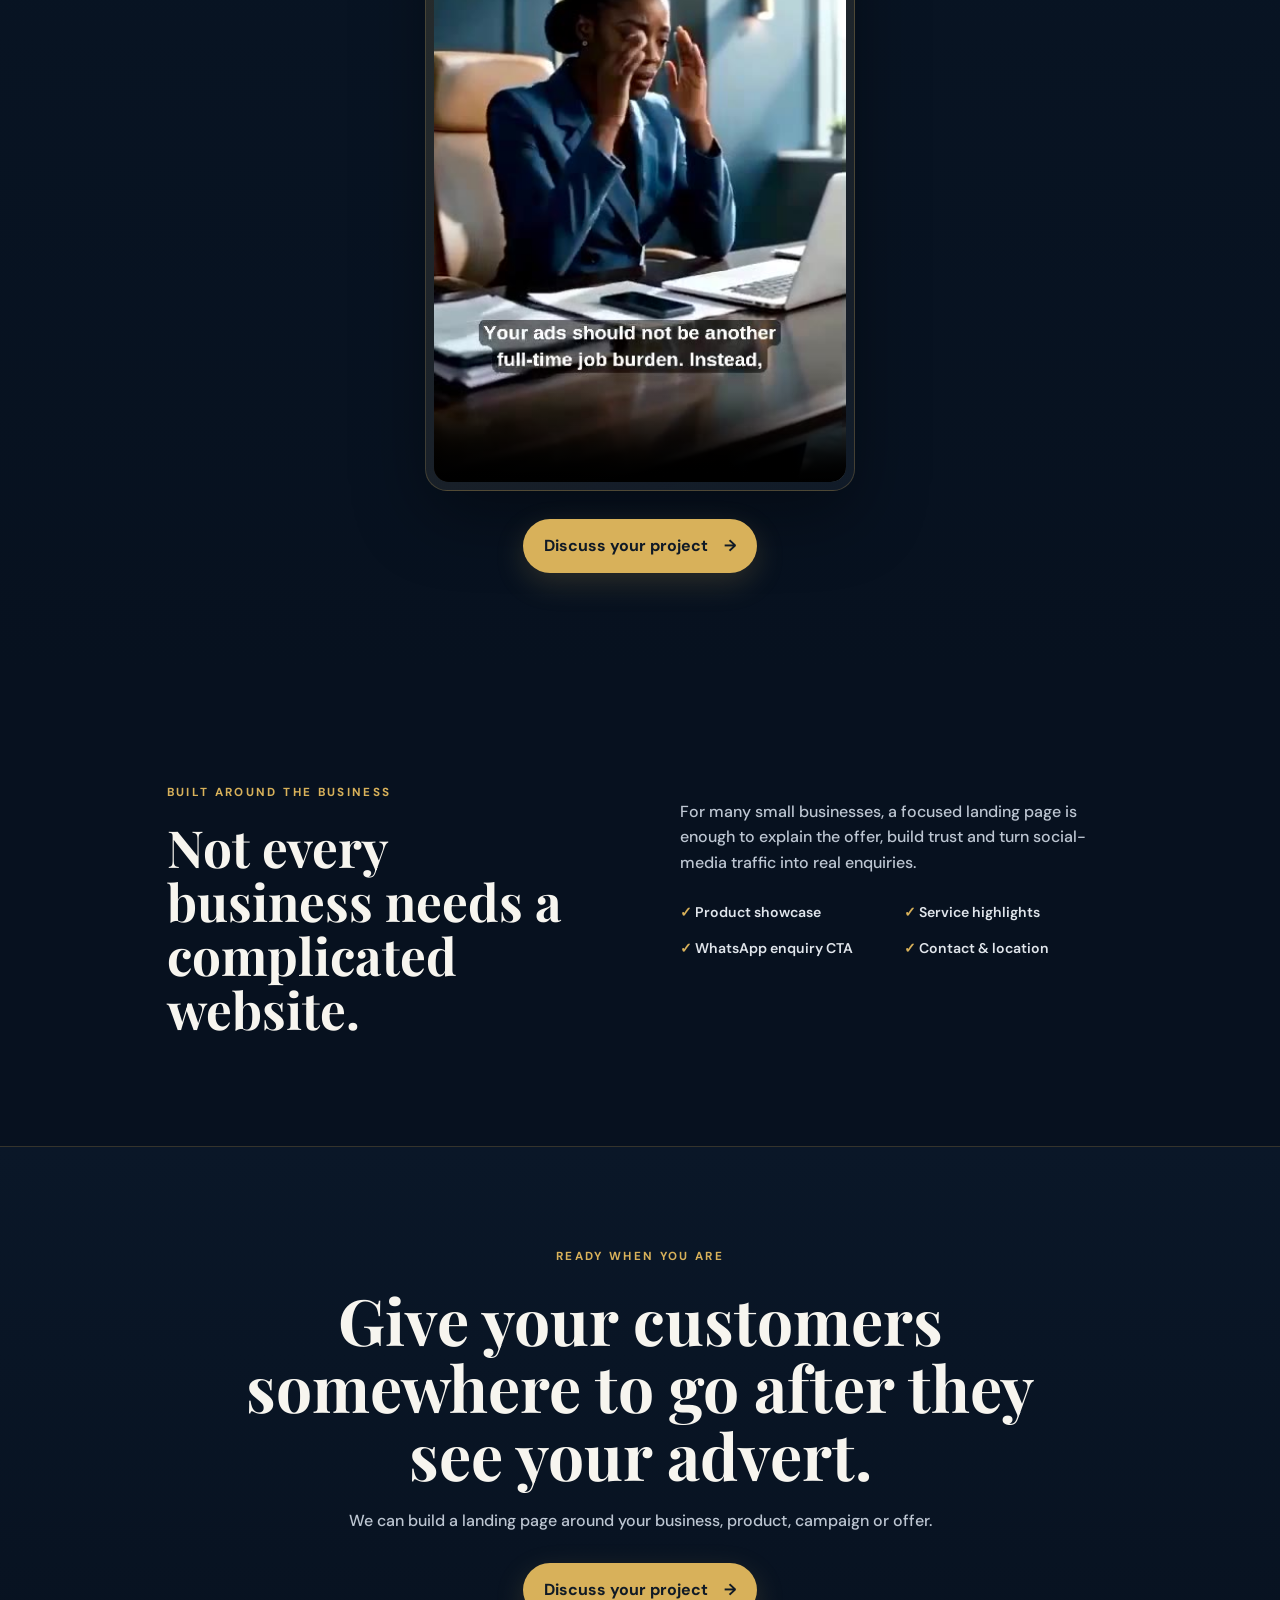
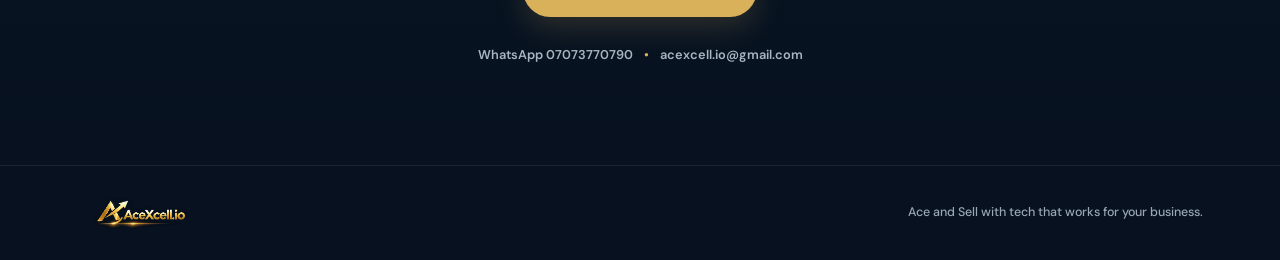
==== commit a4550407: "Add products and demos page" ====
--- a/index.html
+++ b/index.html
@@ -15,6 +15,7 @@
     <a class="brand" href="#top" aria-label="AceXcell home"><img src="logo.png" alt="AceXcell.io logo"></a>
     <nav>
       <a href="#features">Features</a>
+      <a href="products.html">Products</a>
       <a href="services.html">Services</a>
       <a href="#who">Who it's for</a>
       <a href="#contact">Contact</a>
@@ -31,7 +32,7 @@
         <div class="actions">
           <a class="btn btn-gold" href="https://wa.me/2347073770790?text=Hello%20AceXcell.io%2C%20I%20want%20to%20discuss%20a%20landing%20page.">Start a project <span>→</span></a>
           <a class="btn services-home-btn" href="services.html">Explore our services <span>→</span></a>
-          <a class="text-link" href="#features">See what's included</a>
+          <a class="text-link" href="products.html">Explore our products <span>→</span></a>
         </div>
         <div class="trust-row"><span>✓ Mobile-first</span><span>✓ Fast & focused</span><span>✓ Built for enquiries</span></div>
       </div>
